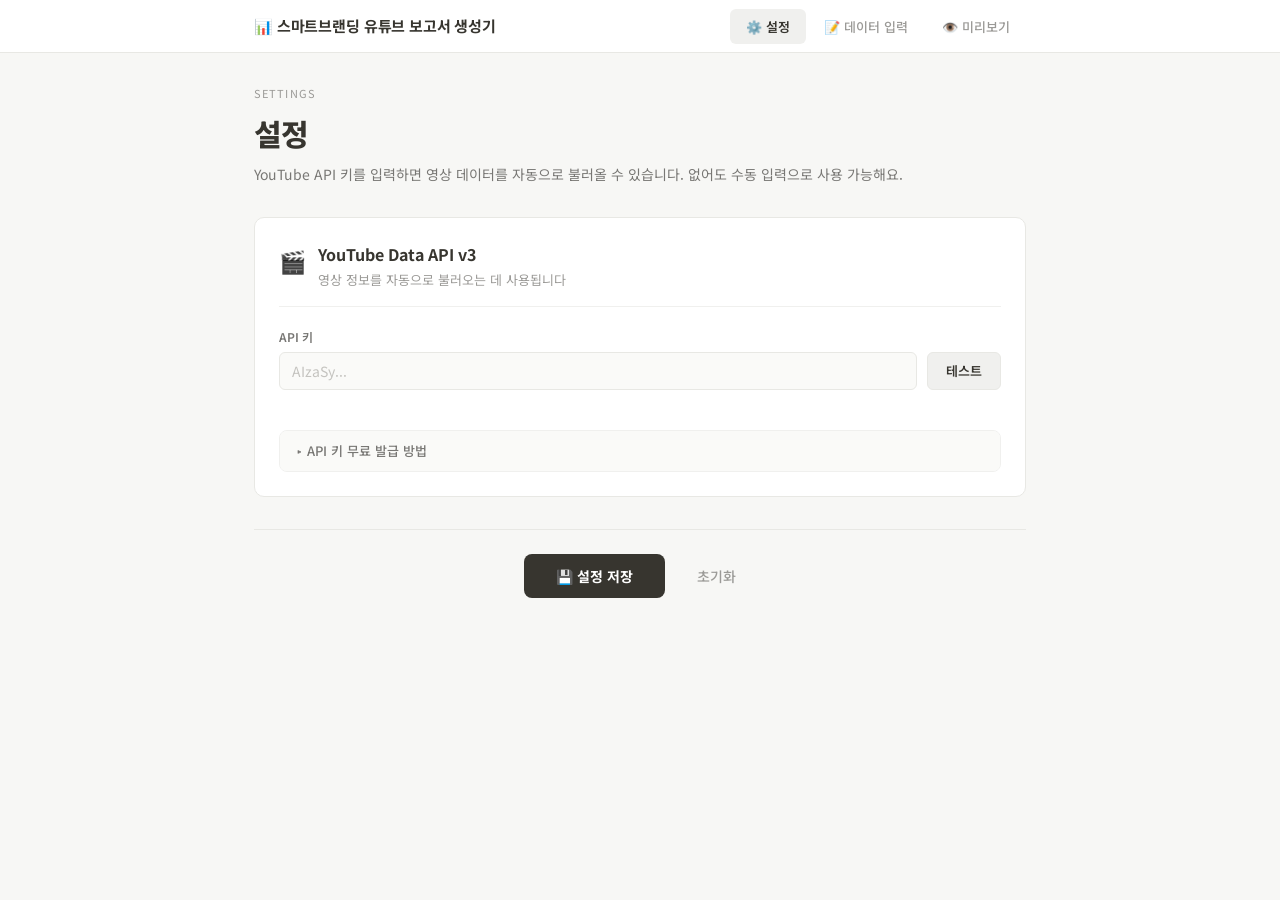
==== index.html @ c9080f62 "Update index.html" ====
<!DOCTYPE html>
<html lang="ko">
<head>
<meta charset="UTF-8">
<meta name="viewport" content="width=device-width, initial-scale=1.0">
<title>스마트브랜딩 유튜브 월간 보고서 생성기</title>
<link rel="stylesheet" href="style.css">
</head>
<body>

<!-- TOP NAV -->
<nav class="top-bar">
  <div class="top-bar-inner">
    <div class="logo">📊 스마트브랜딩 유튜브 보고서 생성기</div>
    <div class="tabs">
      <button class="tab-btn active" data-tab="settings">⚙️ 설정</button>
      <button class="tab-btn" data-tab="input">📝 데이터 입력</button>
      <button class="tab-btn" data-tab="preview">👁️ 미리보기</button>
    </div>
  </div>
</nav>

<!-- ═══════ SETTINGS TAB ═══════ -->
<div id="tab-settings" class="tab-content active">
  <div class="container">
    <div class="page-header">
      <div class="page-label">Settings</div>
      <h1>설정</h1>
      <p class="page-desc">YouTube API 키를 입력하면 영상 데이터를 자동으로 불러올 수 있습니다. 없어도 수동 입력으로 사용 가능해요.</p>
    </div>

    <!-- YouTube API -->
    <div class="section">
      <div class="section-header">
        <span class="section-icon">🎬</span>
        <div>
          <div class="section-title">YouTube Data API v3</div>
          <div class="section-desc">영상 정보를 자동으로 불러오는 데 사용됩니다</div>
        </div>
      </div>
      <div class="api-row">
        <div class="form-group wide">
          <label>API 키</label>
          <input id="yt-api-key" type="password" placeholder="AIzaSy...">
        </div>
        <button class="btn-test" id="yt-test-btn" onclick="testYouTubeAPI()">테스트</button>
      </div>
      <div id="yt-status" class="api-status"></div>
      <details class="guide-accordion">
        <summary>API 키 무료 발급 방법</summary>
        <div class="guide-content">
          <p>구글 계정(Gmail)만 있으면 무료로 발급 가능합니다.</p>
          <p><strong>STEP 1. 프로젝트 만들기</strong></p>
          <ol>
            <li><a href="https://console.cloud.google.com/" target="_blank">Google Cloud Console</a> 접속 → 구글 계정 로그인</li>
            <li>처음이면 약관 동의 팝업 → 동의하고 진행</li>
            <li>화면 상단 <strong>"프로젝트 선택"</strong> 클릭 → <strong>"새 프로젝트"</strong> 클릭</li>
            <li>프로젝트 이름 아무거나 입력 (예: "유튜브보고서") → <strong>"만들기"</strong> 클릭</li>
          </ol>
          <p><strong>STEP 2. YouTube API 켜기</strong></p>
          <ol>
            <li><a href="https://console.cloud.google.com/apis/library/youtube.googleapis.com" target="_blank">YouTube Data API v3 페이지</a>로 바로 이동</li>
            <li>파란색 <strong>"사용"</strong> 버튼 클릭 → 끝!</li>
          </ol>
          <p><strong>STEP 3. API 키 만들기</strong></p>
          <ol>
            <li><a href="https://console.cloud.google.com/apis/credentials" target="_blank">사용자 인증 정보 페이지</a>로 바로 이동</li>
            <li>상단 <strong>"+ 사용자 인증 정보 만들기"</strong> 클릭 → <strong>"API 키"</strong> 선택</li>
            <li>API 키가 바로 생성됩니다 → 키를 복사해서 위 입력란에 붙여넣기</li>
          </ol>
          <p class="guide-note">💡 완전 무료입니다. 하루 10,000유닛 제공되며, 월간 보고서용으로 충분합니다.<br>⚠️ API 키는 비밀번호처럼 관리하세요. 타인에게 노출되지 않도록 주의!</p>
        </div>
      </details>
    </div>

    <!-- 저장 버튼 -->
    <div class="action-bar">
      <button class="btn-primary" onclick="saveSettings()">💾 설정 저장</button>
      <button class="btn-ghost" onclick="clearSettings()">초기화</button>
    </div>

  </div>
</div>

<!-- ═══════ INPUT TAB ═══════ -->
<div id="tab-input" class="tab-content">
  <div class="container">
    <div class="page-header">
      <div class="page-label">Data Input</div>
      <h1>데이터 입력</h1>
      <p class="page-desc">보고서에 들어갈 데이터를 입력하세요.</p>
    </div>

    <!-- 기본 정보 -->
    <div class="section">
      <div class="section-header">
        <span class="section-icon">📌</span>
        <div>
          <div class="section-title">기본 정보</div>
          <div class="section-desc">클라이언트 및 보고 기간</div>
        </div>
      </div>
      <div class="form-row">
        <div class="form-group">
          <label>클라이언트명 (채널명)</label>
          <input id="input-client" placeholder="예: 채널명 스튜디오">
        </div>
        <div class="form-group narrow">
          <label>연도</label>
          <select id="input-year"></select>
        </div>
        <div class="form-group narrow">
          <label>월</label>
          <select id="input-month">
            <option value="01">1월</option><option value="02">2월</option>
            <option value="03">3월</option><option value="04">4월</option>
            <option value="05">5월</option><option value="06">6월</option>
            <option value="07">7월</option><option value="08">8월</option>
            <option value="09">9월</option><option value="10">10월</option>
            <option value="11">11월</option><option value="12">12월</option>
          </select>
        </div>
        <div class="form-group">
          <label>제작업체명</label>
          <input id="input-producer" placeholder="예: 크리에이티브 랩">
        </div>
      </div>
    </div>

    <!-- 콘텐츠 불러오기 -->
    <div class="section">
      <div class="section-header">
        <span class="section-icon">🎬</span>
        <div>
          <div class="section-title">콘텐츠 불러오기</div>
          <div class="section-desc">채널 URL과 기간을 입력하면 영상을 자동으로 불러옵니다</div>
        </div>
      </div>

      <!-- API 모드 -->
      <div id="fetch-mode-api">
        <div class="form-row">
          <div class="form-group wide">
            <label>채널 아이디 (@핸들)</label>
            <div style="display: flex; align-items: stretch;">
              <span style="background-color: #f3f4f6; border: 1px solid #ccc; border-right: none; padding: 0 12px; border-radius: 4px 0 0 4px; color: #666; display: flex; align-items: center; font-size: 14px;">
                https://youtube.com/@
              </span>
              <input id="input-channel-handle" placeholder="예: 스튜디오이름" style="border-radius: 0 4px 4px 0; flex: 1; margin: 0;" oninput="document.getElementById('input-channel-url').value = 'https://youtube.com/@' + this.value">
            </div>
            
            <input type="hidden" id="input-channel-url" value="https://youtube.com/@">
          </div>
        </div>
        <div class="form-row">
          <div class="form-group">
            <label>시작일</label>
            <input id="input-date-start" type="date">
          </div>
          <div class="form-group">
            <label>종료일</label>
            <input id="input-date-end" type="date">
          </div>
          <div style="display:flex;align-items:flex-end;">
            <button class="btn-primary" id="fetch-videos-btn" onclick="handleFetchVideos()">📥 영상 불러오기</button>
          </div>
        </div>
        <div id="fetch-status" class="api-status" style="margin-top:4px;"></div>
      </div>

      <!-- API 없을 때 안내 -->
      <div id="fetch-mode-manual" class="notice-box" style="display:none;">
        💡 YouTube API 키가 설정되지 않아 수동 입력 모드입니다.
        <a href="#" onclick="switchTab('settings');return false;">설정에서 API 키를 입력</a>하면 자동 불러오기를 사용할 수 있습니다.
      </div>

      <!-- 불러온 영상 결과 -->
      <div id="videos-result" style="display:none; margin-top:20px;">
        <div class="videos-summary">
          <span id="videos-summary-text"></span>
        </div>

        <!-- 롱폼 목록 -->
        <div class="video-type-header">
          <h3>🎬 롱폼 <span id="longform-count" class="count-badge">0</span></h3>
          <button class="btn-add" onclick="addManualVideo('long')">+ 수동 추가</button>
        </div>
        <div id="longform-list" class="video-list"></div>

        <!-- 롱폼 성과 요약 -->
        <div id="longform-summary" class="type-summary">
          <div class="summary-grid">
            <div class="summary-item"><span class="summary-label">총 조회수</span><span id="lf-total-views" class="summary-value">0</span></div>
            <div class="summary-item"><span class="summary-label">총 좋아요</span><span id="lf-total-likes" class="summary-value">0</span></div>
            <div class="summary-item"><span class="summary-label">총 댓글</span><span id="lf-total-comments" class="summary-value">0</span></div>
            <div class="summary-item"><span class="summary-label">평균 조회수</span><span id="lf-avg-views" class="summary-value">0</span></div>
            <div class="summary-item"><span class="summary-label">평균 길이</span><span id="lf-avg-duration" class="summary-value">0:00</span></div>
            <div class="summary-item"><span class="summary-label">총 시청시간</span><span id="lf-total-watch" class="summary-value">0시간</span></div>
          </div>
        </div>

        <div class="section-divider"></div>

        <!-- 숏폼 목록 -->
        <div class="video-type-header">
          <h3>⚡ 숏폼 <span id="shortform-count" class="count-badge">0</span></h3>
          <button class="btn-add" onclick="addManualVideo('short')">+ 수동 추가</button>
        </div>
        <div id="shortform-list" class="video-list"></div>

        <!-- 숏폼 성과 요약 -->
        <div id="shortform-summary" class="type-summary">
          <div class="summary-grid">
            <div class="summary-item"><span class="summary-label">총 조회수</span><span id="sf-total-views" class="summary-value">0</span></div>
            <div class="summary-item"><span class="summary-label">총 좋아요</span><span id="sf-total-likes" class="summary-value">0</span></div>
            <div class="summary-item"><span class="summary-label">총 댓글</span><span id="sf-total-comments" class="summary-value">0</span></div>
            <div class="summary-item"><span class="summary-label">평균 조회수</span><span id="sf-avg-views" class="summary-value">0</span></div>
            <div class="summary-item"><span class="summary-label">평균 길이</span><span id="sf-avg-duration" class="summary-value">0:00</span></div>
            <div class="summary-item"><span class="summary-label">총 시청시간</span><span id="sf-total-watch" class="summary-value">0시간</span></div>
          </div>
        </div>
      </div>
    </div>

    <!-- 채널 성과 지표 -->
    <div class="section">
      <div class="section-header">
        <span class="section-icon">📊</span>
        <div>
          <div class="section-title">채널 성과 지표</div>
          <div class="section-desc">이번 달과 지난 달 비교 (첫 보고 시 지난 달은 비워두세요)</div>
        </div>
      </div>
      <div id="prev-month-notice" class="notice-box" style="display:none;margin-bottom:16px;"></div>
      <table class="stats-table">
        <thead>
          <tr><th>지표</th><th>이번 달</th><th>지난 달</th><th>변화</th></tr>
        </thead>
        <tbody>
          <tr>
            <td>총 조회수</td>
            <td><input id="stat-views" type="number" placeholder="0" oninput="updateGrowthDisplay()"></td>
            <td><input id="stat-views-prev" type="number" placeholder="비워두면 '첫 보고'" oninput="updateGrowthDisplay()"></td>
            <td id="growth-views" class="growth-cell">-</td>
          </tr>
          <tr>
            <td>구독자</td>
            <td><input id="stat-subs" type="number" placeholder="0" oninput="updateGrowthDisplay()"></td>
            <td><input id="stat-subs-prev" type="number" placeholder="비워두면 '첫 보고'" oninput="updateGrowthDisplay()"></td>
            <td id="growth-subs" class="growth-cell">-</td>
          </tr>
          <tr>
            <td>시청 시간(시간)</td>
            <td><input id="stat-watch" type="number" placeholder="0" oninput="updateGrowthDisplay()"></td>
            <td><input id="stat-watch-prev" type="number" placeholder="비워두면 '첫 보고'" oninput="updateGrowthDisplay()"></td>
            <td id="growth-watch" class="growth-cell">-</td>
          </tr>
        </tbody>
      </table>
    </div>

    <!-- 콘텐츠 성과 분석 (자동 TOP 추출) -->
    <div class="section">
      <div class="section-header">
        <span class="section-icon">💡</span>
        <div>
          <div class="section-title">콘텐츠 성과 분석</div>
          <div class="section-desc">롱폼/숏폼 조회수 1위가 자동 선정됩니다</div>
        </div>
      </div>
      <div id="top-videos-display" style="margin-bottom:16px;">
        <p style="color:#9b9a97;font-size:13px;">영상을 불러오면 자동으로 표시됩니다</p>
      </div>
      <div class="form-row">
        <div class="form-group wide">
          <label>종합 코멘트 (한줄)</label>
          <textarea id="input-best-reason" rows="2" placeholder="예: 이번 달은 숏폼 성과가 두드러졌으며, 특히 OO 주제가 높은 참여율을 보였습니다."></textarea>
        </div>
      </div>
    </div>

    <!-- 다음 달 전략 (자동 제안 + 수정) -->
    <div class="section">
      <div class="section-header">
        <span class="section-icon">🚀</span>
        <div>
          <div class="section-title">다음 달 콘텐츠 전략</div>
          <div class="section-desc">이번 달 성과 기반으로 자동 제안됩니다. 자유롭게 수정하세요.</div>
        </div>
      </div>
      <button class="btn-secondary" onclick="generateAutoStrategy()" style="margin-bottom:16px;">✨ 성과 기반 자동 제안</button>
      <div id="strategy-list"></div>
      <button class="btn-add" onclick="addStrategy()" style="margin-bottom:16px;">+ 전략 추가</button>
      <div class="form-row">
        <div class="form-group wide">
          <label>종합 의견</label>
          <textarea id="input-next-note" placeholder="예: 이번 달 리뷰 콘텐츠의 높은 성과를 바탕으로..."></textarea>
        </div>
      </div>
    </div>

    <!-- 액션 버튼 -->
    <div class="action-bar">
      <button class="btn-primary" onclick="saveAndGenerate()">📋 보고서 생성</button>
      <button class="btn-secondary" onclick="saveCurrentMonth()">💾 이번 달 저장만</button>
    </div>

  </div>
</div>

<!-- ═══════ PREVIEW TAB ═══════ -->
<div id="tab-preview" class="tab-content">
  <div class="container">
    <div class="page-header">
      <div class="page-label">Preview & Publish</div>
      <h1>미리보기</h1>
      <p class="page-desc">보고서를 확인하고 노션에 발행하세요.</p>
    </div>

    <!-- 액션 버튼 -->
    <div class="preview-actions">
      <button class="btn-primary" onclick="downloadReportHTML()">💾 보고서 HTML 다운로드</button>
      <button class="btn-secondary" onclick="copyMarkdownToClipboard()">📋 노션 붙여넣기용 복사</button>
      <button class="btn-ghost" onclick="toggleMarkdownView()">{ } 마크다운 보기</button>
    </div>

    <div id="copy-guide" class="notice-box" style="margin-bottom:16px;">
      💡 <strong>HTML 다운로드:</strong> 보고서가 독립 웹페이지로 저장됩니다. 브라우저에서 바로 열거나, 무료 호스팅에 올려 노션에 /embed로 삽입하세요.
    </div>

    <!-- 미리보기 렌더링 -->
    <div id="preview-rendered" class="preview-box"></div>

    <!-- 마크다운 원본 (토글) -->
    <div id="markdown-raw" class="output-box" style="display:none;margin-top:16px;"></div>
  </div>
</div>

<!-- TOAST -->
<div id="toast" class="toast"></div>

<script src="app.js"></script>
<script src="youtube-api.js"></script>
<script src="markdown.js"></script>
</body>
</html>
---- style.css ----
@import url('https://fonts.googleapis.com/css2?family=Noto+Sans+KR:wght@300;400;500;600;700;800&display=swap');

/* ══════════════════════════════════
   RESET & BASE
   ══════════════════════════════════ */
* { margin: 0; padding: 0; box-sizing: border-box; }

body {
  font-family: 'Noto Sans KR', -apple-system, BlinkMacSystemFont, sans-serif;
  background: #f7f7f5;
  color: #1a1a1a;
  line-height: 1.6;
  -webkit-font-smoothing: antialiased;
}

/* ══════════════════════════════════
   TOP NAVIGATION
   ══════════════════════════════════ */
.top-bar {
  position: sticky; top: 0; z-index: 100;
  background: rgba(255,255,255,0.92);
  backdrop-filter: blur(12px);
  border-bottom: 1px solid #e8e8e4;
}
.top-bar-inner {
  max-width: 820px;
  margin: 0 auto;
  padding: 0 24px;
  display: flex;
  align-items: center;
  justify-content: space-between;
  height: 52px;
}
.logo {
  font-size: 15px;
  font-weight: 700;
  color: #37352f;
  letter-spacing: -0.01em;
}
.tabs { display: flex; gap: 2px; }
.tab-btn {
  padding: 8px 16px;
  font-size: 13px;
  font-weight: 500;
  border: none;
  background: none;
  color: #9b9a97;
  cursor: pointer;
  border-radius: 6px;
  transition: all 0.15s;
  font-family: inherit;
}
.tab-btn:hover { background: #f0f0ee; color: #37352f; }
.tab-btn.active { background: #f0f0ee; color: #37352f; font-weight: 600; }

/* ══════════════════════════════════
   LAYOUT
   ══════════════════════════════════ */
.container {
  max-width: 820px;
  margin: 0 auto;
  padding: 32px 24px 100px;
}

.tab-content { display: none; }
.tab-content.active { display: block; }

/* ══════════════════════════════════
   PAGE HEADER
   ══════════════════════════════════ */
.page-header { margin-bottom: 32px; }
.page-label {
  font-size: 11px;
  text-transform: uppercase;
  letter-spacing: 0.1em;
  color: #9b9a97;
  margin-bottom: 6px;
}
.page-header h1 {
  font-size: 30px;
  font-weight: 800;
  letter-spacing: -0.025em;
  color: #37352f;
  margin-bottom: 6px;
}
.page-desc {
  font-size: 14px;
  color: #787774;
}

/* ══════════════════════════════════
   SECTIONS
   ══════════════════════════════════ */
.section {
  margin-bottom: 24px;
  background: #fff;
  border: 1px solid #e8e8e4;
  border-radius: 10px;
  padding: 24px;
}
.section-header {
  display: flex;
  align-items: flex-start;
  gap: 12px;
  margin-bottom: 20px;
  padding-bottom: 16px;
  border-bottom: 1px solid #f0f0ee;
}
.section-icon { font-size: 22px; margin-top: 1px; }
.section-title {
  font-size: 16px;
  font-weight: 700;
  color: #37352f;
}
.section-desc {
  font-size: 13px;
  color: #9b9a97;
  margin-top: 2px;
}

/* ══════════════════════════════════
   FORMS
   ══════════════════════════════════ */
.form-row {
  display: flex;
  gap: 12px;
  margin-bottom: 12px;
}
.form-group {
  display: flex;
  flex-direction: column;
  gap: 5px;
  flex: 1;
}
.form-group.wide { flex: 2; }
.form-group.narrow { flex: 0 0 140px; }

label {
  font-size: 12px;
  font-weight: 600;
  color: #787774;
  letter-spacing: 0.01em;
}

input, textarea, select {
  padding: 8px 12px;
  font-size: 14px;
  border: 1px solid #e8e8e4;
  border-radius: 6px;
  background: #fafaf8;
  color: #37352f;
  font-family: inherit;
  outline: none;
  transition: border-color 0.15s, box-shadow 0.15s;
}
input:focus, textarea:focus, select:focus {
  border-color: #37352f;
  box-shadow: 0 0 0 3px rgba(55,53,47,0.06);
}
input::placeholder, textarea::placeholder { color: #c4c3bf; }
textarea { resize: vertical; min-height: 72px; }

/* ── API ROW ── */
.api-row {
  display: flex;
  gap: 10px;
  align-items: flex-end;
  margin-bottom: 4px;
}
.api-status {
  font-size: 13px;
  min-height: 20px;
  padding: 2px 0;
}
.api-status.success { color: #0f7b0f; }
.api-status.error { color: #e03e3e; }
.api-status.loading { color: #9b9a97; }

/* ══════════════════════════════════
   BUTTONS
   ══════════════════════════════════ */
.btn-test {
  padding: 8px 18px;
  font-size: 13px;
  font-weight: 600;
  background: #f0f0ee;
  border: 1px solid #e8e8e4;
  border-radius: 6px;
  color: #37352f;
  cursor: pointer;
  font-family: inherit;
  white-space: nowrap;
  transition: all 0.15s;
  flex-shrink: 0;
  height: 38px;
}
.btn-test:hover { background: #e8e8e4; }

.btn-primary {
  padding: 12px 32px;
  font-size: 14px;
  font-weight: 700;
  background: #37352f;
  color: #fff;
  border: none;
  border-radius: 8px;
  cursor: pointer;
  font-family: inherit;
  transition: all 0.2s;
}
.btn-primary:hover {
  background: #525048;
  transform: translateY(-1px);
  box-shadow: 0 4px 12px rgba(55,53,47,0.15);
}

.btn-secondary {
  padding: 12px 28px;
  font-size: 14px;
  font-weight: 600;
  background: #fff;
  color: #37352f;
  border: 1px solid #e8e8e4;
  border-radius: 8px;
  cursor: pointer;
  font-family: inherit;
  transition: all 0.15s;
}
.btn-secondary:hover { border-color: #37352f; }

.btn-ghost {
  padding: 12px 20px;
  font-size: 14px;
  font-weight: 500;
  background: none;
  color: #9b9a97;
  border: none;
  cursor: pointer;
  font-family: inherit;
  transition: color 0.15s;
}
.btn-ghost:hover { color: #e03e3e; }

.action-bar {
  display: flex;
  gap: 12px;
  justify-content: center;
  margin-top: 32px;
  padding-top: 24px;
  border-top: 1px solid #e8e8e4;
}

/* ══════════════════════════════════
   GUIDE ACCORDION
   ══════════════════════════════════ */
.guide-accordion {
  margin-top: 16px;
  border: 1px solid #f0f0ee;
  border-radius: 8px;
  overflow: hidden;
}
.guide-accordion summary {
  padding: 10px 16px;
  font-size: 13px;
  font-weight: 500;
  color: #787774;
  cursor: pointer;
  background: #fafaf8;
  transition: background 0.15s;
  list-style: none;
}
.guide-accordion summary::-webkit-details-marker { display: none; }
.guide-accordion summary::before {
  content: '▸ ';
  transition: transform 0.15s;
}
.guide-accordion[open] summary::before { content: '▾ '; }
.guide-accordion summary:hover { background: #f0f0ee; }

.guide-content {
  padding: 16px;
  font-size: 13px;
  color: #525048;
  line-height: 1.8;
}
.guide-content ol {
  padding-left: 20px;
  margin: 8px 0;
}
.guide-content li { margin-bottom: 6px; }
.guide-content a {
  color: #37352f;
  font-weight: 600;
  text-decoration: underline;
  text-underline-offset: 2px;
}
.guide-content a:hover { color: #0f7b0f; }
.guide-note {
  margin-top: 12px;
  padding: 10px 14px;
  background: #f0f0ee;
  border-radius: 6px;
  font-size: 13px;
  color: #787774;
}

/* ══════════════════════════════════
   TOAST
   ══════════════════════════════════ */
.toast {
  position: fixed;
  bottom: 32px;
  left: 50%;
  transform: translateX(-50%) translateY(20px);
  padding: 12px 28px;
  background: #37352f;
  color: #fff;
  border-radius: 10px;
  font-size: 14px;
  font-weight: 500;
  opacity: 0;
  transition: all 0.3s;
  pointer-events: none;
  box-shadow: 0 8px 24px rgba(0,0,0,0.18);
  font-family: inherit;
}
.toast.show {
  opacity: 1;
  transform: translateX(-50%) translateY(0);
}

/* ══════════════════════════════════
   RESPONSIVE
   ══════════════════════════════════ */
@media (max-width: 640px) {
  .top-bar-inner { flex-direction: column; height: auto; padding: 10px 16px; gap: 8px; }
  .tabs { width: 100%; justify-content: center; }
  .container { padding: 24px 16px 80px; }
  .form-row, .api-row { flex-direction: column; }
  .form-group.narrow { flex: 1; }
  .video-card-body { flex-direction: column; }
  .video-thumb { width: 100%; height: auto; aspect-ratio: 16/9; }
  .summary-grid { grid-template-columns: repeat(2, 1fr); }
}

/* ══════════════════════════════════
   NOTICE BOX
   ══════════════════════════════════ */
.notice-box {
  padding: 14px 18px;
  background: #faf3dd;
  border: 1px solid #ede3c0;
  border-radius: 8px;
  font-size: 13px;
  color: #6b5c1e;
  line-height: 1.6;
}
.notice-box a { color: #37352f; font-weight: 600; }

/* ══════════════════════════════════
   VIDEOS RESULT AREA
   ══════════════════════════════════ */
.videos-summary {
  padding: 12px 16px;
  background: #f0f0ee;
  border-radius: 8px;
  font-size: 14px;
  font-weight: 500;
  color: #37352f;
  margin-bottom: 20px;
}

.video-type-header {
  display: flex;
  justify-content: space-between;
  align-items: center;
  margin-bottom: 12px;
}
.video-type-header h3 {
  font-size: 15px;
  font-weight: 700;
  color: #37352f;
  display: flex;
  align-items: center;
  gap: 8px;
}
.count-badge {
  display: inline-flex;
  align-items: center;
  justify-content: center;
  min-width: 22px;
  height: 22px;
  padding: 0 6px;
  border-radius: 11px;
  background: #37352f;
  color: #fff;
  font-size: 11px;
  font-weight: 700;
}

.btn-add {
  padding: 6px 14px;
  font-size: 12px;
  font-weight: 600;
  border: 1px dashed #d4d4d0;
  border-radius: 6px;
  background: #fff;
  color: #787774;
  cursor: pointer;
  font-family: inherit;
  transition: all 0.15s;
}
.btn-add:hover { border-color: #37352f; color: #37352f; }

/* ── VIDEO CARD ── */
.video-list { display: flex; flex-direction: column; gap: 8px; margin-bottom: 16px; }

.video-card {
  display: flex;
  flex-direction: column;
  border: 1px solid #e8e8e4;
  border-radius: 8px;
  background: #fff;
  overflow: hidden;
  transition: border-color 0.15s;
}
.video-card:hover { border-color: #c8c8c4; }

.video-card-body {
  display: flex;
  gap: 14px;
  padding: 12px;
}

.video-thumb {
  width: 160px;
  height: 90px;
  border-radius: 6px;
  background: #f0f0ee;
  object-fit: cover;
  flex-shrink: 0;
}
.video-thumb-placeholder {
  width: 160px;
  height: 90px;
  border-radius: 6px;
  background: #f0f0ee;
  display: flex;
  align-items: center;
  justify-content: center;
  color: #c4c3bf;
  font-size: 28px;
  flex-shrink: 0;
}

.video-info { flex: 1; min-width: 0; }
.video-title {
  font-size: 14px;
  font-weight: 600;
  color: #37352f;
  margin-bottom: 6px;
  line-height: 1.4;
  overflow: hidden;
  text-overflow: ellipsis;
  display: -webkit-box;
  -webkit-line-clamp: 2;
  -webkit-box-orient: vertical;
}
.video-meta {
  display: flex;
  flex-wrap: wrap;
  gap: 12px;
  font-size: 12px;
  color: #9b9a97;
}
.video-meta span { display: flex; align-items: center; gap: 3px; }

.video-actions {
  display: flex;
  align-items: flex-start;
  gap: 6px;
  flex-shrink: 0;
}

.btn-type-toggle {
  padding: 4px 10px;
  font-size: 11px;
  font-weight: 600;
  border-radius: 4px;
  border: 1px solid #e8e8e4;
  background: #fafaf8;
  cursor: pointer;
  font-family: inherit;
  transition: all 0.15s;
}
.btn-type-toggle.long { color: #2563eb; border-color: #bfdbfe; background: #eff6ff; }
.btn-type-toggle.short { color: #d97706; border-color: #fde68a; background: #fffbeb; }
.btn-type-toggle:hover { opacity: 0.8; }

.btn-remove-card {
  width: 28px;
  height: 28px;
  border-radius: 6px;
  border: 1px solid #e8e8e4;
  background: #fff;
  color: #c4c3bf;
  font-size: 14px;
  cursor: pointer;
  display: flex;
  align-items: center;
  justify-content: center;
  transition: all 0.15s;
}
.btn-remove-card:hover { border-color: #e03e3e; color: #e03e3e; background: #fef2f2; }

/* ── MANUAL INPUT CARD ── */
.video-card-manual {
  padding: 14px;
  border: 1px dashed #d4d4d0;
  border-radius: 8px;
  background: #fafaf8;
}
.video-card-manual .form-row { margin-bottom: 8px; }
.video-card-manual .form-row:last-child { margin-bottom: 0; }

/* ── TYPE SUMMARY ── */
.type-summary {
  padding: 16px;
  background: #fafaf8;
  border: 1px solid #e8e8e4;
  border-radius: 8px;
  margin-bottom: 8px;
}
.summary-grid {
  display: grid;
  grid-template-columns: repeat(3, 1fr);
  gap: 12px;
}
.summary-item {
  display: flex;
  flex-direction: column;
  gap: 2px;
}
.summary-label {
  font-size: 11px;
  font-weight: 500;
  color: #9b9a97;
  letter-spacing: 0.02em;
}
.summary-value {
  font-size: 18px;
  font-weight: 700;
  color: #37352f;
  letter-spacing: -0.02em;
}

.section-divider {
  height: 1px;
  background: #e8e8e4;
  margin: 24px 0;
}

/* ── STATUS BADGE ── */
.status-badge {
  display: inline-block;
  padding: 2px 8px;
  border-radius: 4px;
  font-size: 11px;
  font-weight: 600;
}
.status-badge.done { background: #f0fdf4; color: #16a34a; }
.status-badge.wip { background: #fefce8; color: #ca8a04; }

/* ══════════════════════════════════
   STATS TABLE (Step 3)
   ══════════════════════════════════ */
.stats-table { width: 100%; border-collapse: collapse; font-size: 14px; }
.stats-table th {
  text-align: left; padding: 8px 12px;
  font-size: 12px; font-weight: 600; color: #9b9a97;
  border-bottom: 2px solid #e8e8e4;
}
.stats-table td { padding: 8px 12px; border-bottom: 1px solid #f0f0ee; }
.stats-table td:first-child { font-weight: 600; color: #37352f; width: 120px; }
.stats-table input { width: 100%; }
.growth-cell { font-weight: 700; font-size: 13px; white-space: nowrap; }
.growth-cell.up { color: #0f7b0f; }
.growth-cell.down { color: #e03e3e; }

/* ── STRATEGY ROW ── */
.strategy-row { display: flex; gap: 8px; align-items: center; margin-bottom: 8px; }
.strategy-row .strategy-num {
  width: 24px; height: 24px; border-radius: 50%;
  background: #37352f; color: #fff;
  font-size: 11px; font-weight: 700;
  display: flex; align-items: center; justify-content: center; flex-shrink: 0;
}
.strategy-row input { flex: 1; }

/* ══════════════════════════════════
   PREVIEW & PUBLISH (Step 4)
   ══════════════════════════════════ */
.preview-actions {
  display: flex; gap: 10px; margin-bottom: 20px; flex-wrap: wrap;
}
.preview-box {
  background: #fff; border: 1px solid #e8e8e4; border-radius: 12px;
  padding: 40px 36px; line-height: 1.8;
}
.preview-box h1 { font-size: 26px; font-weight: 800; margin-bottom: 4px; letter-spacing: -0.02em; }
.preview-box h2 { font-size: 18px; font-weight: 700; margin: 32px 0 12px; padding-bottom: 8px; border-bottom: 1px solid #e8e8e4; }
.preview-box h3 { font-size: 15px; font-weight: 600; margin: 20px 0 8px; color: #525048; }
.preview-box p { margin-bottom: 8px; font-size: 14px; color: #37352f; }
.preview-box table { width: 100%; border-collapse: collapse; margin: 12px 0 16px; font-size: 13px; }
.preview-box th { text-align: left; padding: 6px 10px; border-bottom: 2px solid #e8e8e4; font-size: 12px; color: #9b9a97; font-weight: 500; }
.preview-box td { padding: 6px 10px; border-bottom: 1px solid #f0f0ee; color: #37352f; }
.preview-box blockquote { border-left: 3px solid #37352f; padding: 12px 16px; margin: 14px 0; background: #fafaf8; border-radius: 0 8px 8px 0; font-size: 14px; color: #525048; }
.preview-box hr { border: none; border-top: 1px solid #e8e8e4; margin: 28px 0; }
.preview-box .pv-stat-grid { display: flex; gap: 12px; flex-wrap: wrap; margin: 12px 0 16px; }
.preview-box .pv-stat-card { flex: 1 1 160px; padding: 14px 18px; border: 1px solid #e8e8e4; border-radius: 8px; }
.preview-box .pv-stat-label { font-size: 12px; color: #9b9a97; }
.preview-box .pv-stat-value { font-size: 22px; font-weight: 700; margin: 2px 0; }
.preview-box .pv-stat-growth { font-size: 12px; }
.preview-box .pv-stat-growth.up { color: #0f7b0f; }
.preview-box .pv-stat-growth.down { color: #e03e3e; }
.preview-box .pv-footer { font-size: 13px; color: #9b9a97; text-align: center; margin-top: 8px; }
.preview-box .pv-progress { height: 8px; background: #f0f0ee; border-radius: 4px; overflow: hidden; margin: 8px 0 16px; }
.preview-box .pv-progress-fill { height: 100%; border-radius: 4px; }
.preview-box .pv-video-item {
  display: flex; align-items: center; gap: 14px;
  padding: 12px; margin-bottom: 8px;
  border: 1px solid #e9e9e7; border-radius: 8px; background: #fff;
}
.preview-box .pv-video-item:last-child { margin-bottom: 0; }
.preview-box .pv-video-rank {
  width: 28px; height: 28px; border-radius: 50%; background: #f0f0ee;
  display: flex; align-items: center; justify-content: center;
  font-size: 13px; font-weight: 700; color: #6b6b6b; flex-shrink: 0;
}
.preview-box .pv-video-thumb {
  width: 120px; height: 68px; object-fit: cover; border-radius: 6px; flex-shrink: 0;
}
.preview-box .pv-video-info { flex: 1; min-width: 0; }
.preview-box .pv-video-title {
  font-weight: 600; font-size: 14px; margin-bottom: 4px;
  overflow: hidden; text-overflow: ellipsis; white-space: nowrap;
}
.preview-box .pv-video-title a { color: inherit; text-decoration: none; }
.preview-box .pv-video-title a:hover { text-decoration: underline; color: #2563eb; }
.preview-box .pv-video-meta { font-size: 12px; color: #9b9a97; display: flex; gap: 10px; flex-wrap: wrap; }
.preview-box .pv-video-thumb { width: 120px; height: 68px; border-radius: 6px; object-fit: cover; background: #f0f0ee; flex-shrink: 0; }
.preview-box .pv-video-info { flex: 1; }
.preview-box .pv-video-title { font-size: 14px; font-weight: 600; margin-bottom: 4px; }
.preview-box .pv-video-meta { font-size: 12px; color: #9b9a97; display: flex; gap: 10px; flex-wrap: wrap; }

.output-box {
  background: #fafaf8; border: 1px solid #e8e8e4; border-radius: 10px;
  padding: 20px; font-family: 'SF Mono', Menlo, Consolas, monospace;
  font-size: 12px; line-height: 1.7; white-space: pre-wrap; word-break: break-all;
  max-height: 500px; overflow-y: auto; color: #525048;
}
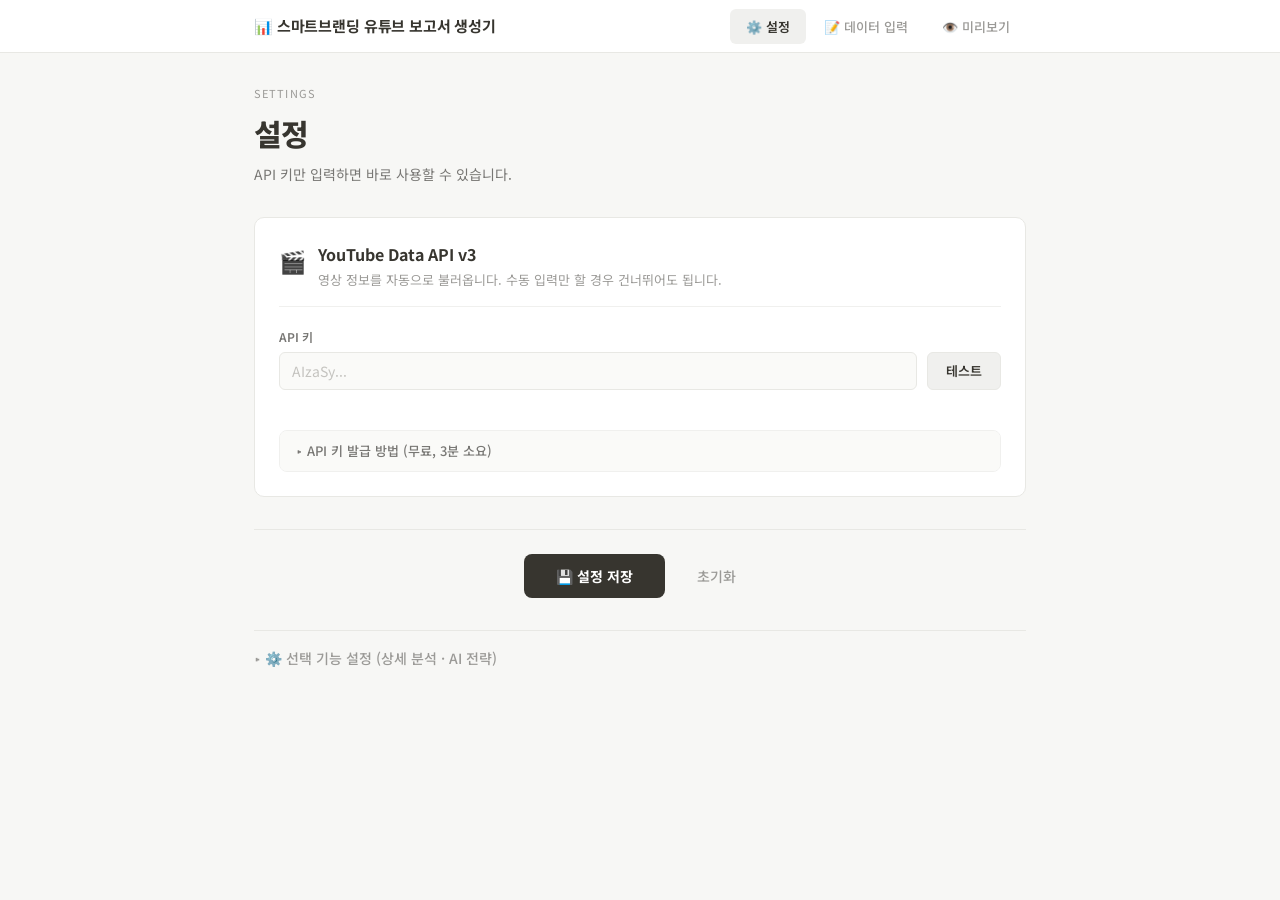
==== commit 8f29bb02: "Add files via upload" ====
--- a/index.html
+++ b/index.html
@@ -5,6 +5,7 @@
 <meta name="viewport" content="width=device-width, initial-scale=1.0">
 <title>스마트브랜딩 유튜브 월간 보고서 생성기</title>
 <link rel="stylesheet" href="style.css">
+<script src="https://accounts.google.com/gsi/client" async defer></script>
 </head>
 <body>
 
@@ -26,16 +27,16 @@
     <div class="page-header">
       <div class="page-label">Settings</div>
       <h1>설정</h1>
-      <p class="page-desc">YouTube API 키를 입력하면 영상 데이터를 자동으로 불러올 수 있습니다. 없어도 수동 입력으로 사용 가능해요.</p>
-    </div>
-
-    <!-- YouTube API -->
+      <p class="page-desc">API 키만 입력하면 바로 사용할 수 있습니다.</p>
+    </div>
+
+    <!-- YouTube API (필수) -->
     <div class="section">
       <div class="section-header">
         <span class="section-icon">🎬</span>
         <div>
           <div class="section-title">YouTube Data API v3</div>
-          <div class="section-desc">영상 정보를 자동으로 불러오는 데 사용됩니다</div>
+          <div class="section-desc">영상 정보를 자동으로 불러옵니다. 수동 입력만 할 경우 건너뛰어도 됩니다.</div>
         </div>
       </div>
       <div class="api-row">
@@ -47,28 +48,19 @@
       </div>
       <div id="yt-status" class="api-status"></div>
       <details class="guide-accordion">
-        <summary>API 키 무료 발급 방법</summary>
+        <summary>API 키 발급 방법 (무료, 3분 소요)</summary>
         <div class="guide-content">
-          <p>구글 계정(Gmail)만 있으면 무료로 발급 가능합니다.</p>
-          <p><strong>STEP 1. 프로젝트 만들기</strong></p>
-          <ol>
-            <li><a href="https://console.cloud.google.com/" target="_blank">Google Cloud Console</a> 접속 → 구글 계정 로그인</li>
-            <li>처음이면 약관 동의 팝업 → 동의하고 진행</li>
-            <li>화면 상단 <strong>"프로젝트 선택"</strong> 클릭 → <strong>"새 프로젝트"</strong> 클릭</li>
-            <li>프로젝트 이름 아무거나 입력 (예: "유튜브보고서") → <strong>"만들기"</strong> 클릭</li>
-          </ol>
-          <p><strong>STEP 2. YouTube API 켜기</strong></p>
-          <ol>
-            <li><a href="https://console.cloud.google.com/apis/library/youtube.googleapis.com" target="_blank">YouTube Data API v3 페이지</a>로 바로 이동</li>
-            <li>파란색 <strong>"사용"</strong> 버튼 클릭 → 끝!</li>
-          </ol>
-          <p><strong>STEP 3. API 키 만들기</strong></p>
-          <ol>
-            <li><a href="https://console.cloud.google.com/apis/credentials" target="_blank">사용자 인증 정보 페이지</a>로 바로 이동</li>
-            <li>상단 <strong>"+ 사용자 인증 정보 만들기"</strong> 클릭 → <strong>"API 키"</strong> 선택</li>
-            <li>API 키가 바로 생성됩니다 → 키를 복사해서 위 입력란에 붙여넣기</li>
-          </ol>
-          <p class="guide-note">💡 완전 무료입니다. 하루 10,000유닛 제공되며, 월간 보고서용으로 충분합니다.<br>⚠️ API 키는 비밀번호처럼 관리하세요. 타인에게 노출되지 않도록 주의!</p>
+          <p>구글 계정만 있으면 무료로 발급할 수 있습니다. 아래 링크를 순서대로 따라가세요.</p>
+
+          <p><strong>1단계)</strong> <a href="https://console.cloud.google.com/" target="_blank">Google Cloud Console</a> 접속 → 상단 <strong>프로젝트 선택</strong> → <strong>새 프로젝트</strong> → 이름 아무거나 입력 → <strong>만들기</strong></p>
+
+          <p><strong>2단계)</strong> <a href="https://console.cloud.google.com/apis/library/youtube.googleapis.com" target="_blank">YouTube Data API v3</a> 클릭 → <strong>사용</strong> 버튼 클릭</p>
+
+          <p><strong>3단계)</strong> <a href="https://console.cloud.google.com/apis/credentials" target="_blank">사용자 인증 정보</a> 클릭 → <strong>+ 사용자 인증 정보 만들기</strong> → <strong>API 키</strong> 선택 → 생성된 키 복사</p>
+
+          <p><strong>4단계)</strong> 복사한 키를 위 입력란에 붙여넣기 → <strong>테스트</strong> 버튼으로 확인</p>
+
+          <p class="guide-note">💡 하루 10,000번 요청 가능하므로 보고서 용도로는 충분합니다.<br>⚠️ API 키는 비밀번호처럼 다른 사람에게 공유하지 마세요.</p>
         </div>
       </details>
     </div>
@@ -78,6 +70,96 @@
       <button class="btn-primary" onclick="saveSettings()">💾 설정 저장</button>
       <button class="btn-ghost" onclick="clearSettings()">초기화</button>
     </div>
+
+    <!-- 선택 기능 영역 -->
+    <details class="optional-section">
+      <summary class="optional-section-toggle">⚙️ 선택 기능 설정 (상세 분석 · AI 전략)</summary>
+      <div class="optional-section-body">
+
+        <!-- YouTube Analytics (선택) -->
+        <div class="section">
+          <div class="section-header">
+            <span class="section-icon">📊</span>
+            <div>
+              <div class="section-title">상세 분석 <span class="badge-optional">선택</span></div>
+              <div class="section-desc">평균 시청시간, 유입 경로, 유지율 등을 자동으로 가져옵니다</div>
+            </div>
+          </div>
+          <div class="api-row">
+            <div class="form-group wide">
+              <label>OAuth Client ID</label>
+              <input id="oauth-client-id" type="text" placeholder="xxxx.apps.googleusercontent.com">
+            </div>
+          </div>
+          <div style="display:flex;gap:8px;margin-top:8px;">
+            <button class="btn-primary" onclick="requestOAuthToken()">🔗 Google 계정 연동</button>
+            <button class="btn-ghost" onclick="revokeOAuthToken()">연동 해제</button>
+          </div>
+          <div id="oauth-status" class="api-status" style="margin-top:8px;"></div>
+
+          <details class="guide-accordion" style="margin-top:12px;">
+            <summary>YouTube Analytics 연동 방법 (5~10분 소요)</summary>
+            <div class="guide-content">
+              <p>위에서 만든 같은 Google Cloud 프로젝트에서 추가 설정하면 됩니다.</p>
+
+              <p><strong>1단계) Analytics API 켜기</strong><br>
+              <a href="https://console.cloud.google.com/apis/library/youtubeanalytics.googleapis.com" target="_blank">YouTube Analytics API</a> 클릭 → <strong>사용</strong> 버튼 클릭</p>
+
+              <p><strong>2단계) 앱 정보 설정하기</strong><br>
+              <a href="https://console.cloud.google.com/auth/overview" target="_blank">Google Auth Platform</a> 클릭 → 앱 이름, 이메일 입력<br>
+              Audience → <strong>External</strong> 선택 → Testing 상태 유지<br>
+              <strong>Test users</strong>에 분석할 유튜브 채널의 구글 계정 이메일 추가</p>
+
+              <p><strong>3단계) OAuth Client ID 만들기</strong><br>
+              <a href="https://console.cloud.google.com/apis/credentials" target="_blank">사용자 인증 정보</a> 클릭 → <strong>+ 사용자 인증 정보 만들기</strong> → <strong>OAuth 클라이언트 ID</strong><br>
+              애플리케이션 유형: <strong>웹 애플리케이션</strong> 선택<br>
+              <strong>승인된 JavaScript 원본</strong>에 현재 접속 주소 입력 (예: <code>http://localhost</code>)<br>
+              생성된 클라이언트 ID를 복사 → 위 입력란에 붙여넣기</p>
+
+              <p><strong>4단계) 연동하기</strong><br>
+              위의 <strong>🔗 Google 계정 연동</strong> 버튼 클릭 → 유튜브 채널 소유 계정으로 로그인</p>
+
+              <p class="guide-note">⚠️ <strong>origin_mismatch</strong> 오류가 나오면? → 3단계의 "승인된 JavaScript 원본"에 현재 브라우저 주소창의 주소가 정확히 들어가 있는지 확인하세요.<br>
+              💡 Testing 상태에서는 7일마다 다시 연동해야 할 수 있습니다.</p>
+            </div>
+          </details>
+        </div>
+
+        <!-- Claude AI (선택) -->
+        <div class="section">
+          <div class="section-header">
+            <span class="section-icon">🤖</span>
+            <div>
+              <div class="section-title">AI 전략 자동 생성 <span class="badge-optional">선택</span></div>
+              <div class="section-desc">AI가 이번 달 데이터를 분석하고 전략을 제안합니다. 없어도 기본 자동 제안이 작동합니다</div>
+            </div>
+          </div>
+          <div class="api-row">
+            <div class="form-group wide">
+              <label>Anthropic API 키</label>
+              <input id="claude-api-key" type="password" placeholder="sk-ant-...">
+            </div>
+            <button class="btn-test" id="ai-test-btn" onclick="testAIAPI()">테스트</button>
+          </div>
+          <div id="ai-status" class="api-status"></div>
+          <details class="guide-accordion" style="margin-top:12px;">
+            <summary>Anthropic API 키 발급 방법 (2분 소요)</summary>
+            <div class="guide-content">
+              <p><strong>1단계)</strong> <a href="https://console.anthropic.com/" target="_blank">Anthropic Console</a> 가입 (구글 계정 가능)</p>
+              <p><strong>2단계)</strong> <a href="https://console.anthropic.com/settings/keys" target="_blank">API Keys</a> 페이지 → <strong>Create Key</strong> 클릭 → 키 복사</p>
+              <p><strong>3단계)</strong> 복사한 키를 위 입력란에 붙여넣기 → <strong>테스트</strong> 버튼으로 확인</p>
+              <p class="guide-note">💡 신규 가입 시 $5 무료 크레딧이 제공됩니다. 보고서 1건당 약 $0.01 수준입니다.<br>⚠️ 무료 크레딧 소진 후에는 결제 수단 등록이 필요합니다.</p>
+            </div>
+          </details>
+        </div>
+
+        <!-- 선택 기능 저장 -->
+        <div class="action-bar">
+          <button class="btn-primary" onclick="saveSettings()">💾 설정 저장</button>
+        </div>
+
+      </div>
+    </details>
 
   </div>
 </div>
@@ -125,6 +207,19 @@
           <input id="input-producer" placeholder="예: 크리에이티브 랩">
         </div>
       </div>
+      <div class="form-row">
+        <div class="form-group narrow">
+          <label>계약 롱폼 수</label>
+          <input id="input-contract-long" type="number" placeholder="예: 4" min="0">
+        </div>
+        <div class="form-group narrow">
+          <label>계약 숏폼 수</label>
+          <input id="input-contract-short" type="number" placeholder="예: 8" min="0">
+        </div>
+        <div class="form-group" style="display:flex;align-items:flex-end;">
+          <span class="section-desc" style="font-size:12px;color:#9b9a97;padding-bottom:10px;">비워두면 실제 영상 수와 동일하게 적용됩니다</span>
+        </div>
+      </div>
     </div>
 
     <!-- 콘텐츠 불러오기 -->
@@ -142,11 +237,9 @@
         <div class="form-row">
           <div class="form-group wide">
             <label>채널 아이디 (@핸들)</label>
-            <div style="display: flex; align-items: stretch;">
-              <span style="background-color: #f3f4f6; border: 1px solid #ccc; border-right: none; padding: 0 12px; border-radius: 4px 0 0 4px; color: #666; display: flex; align-items: center; font-size: 14px;">
-                https://youtube.com/@
-              </span>
-              <input id="input-channel-handle" placeholder="예: 스튜디오이름" style="border-radius: 0 4px 4px 0; flex: 1; margin: 0;" oninput="document.getElementById('input-channel-url').value = 'https://youtube.com/@' + this.value">
+            <div class="channel-handle-row">
+              <input class="channel-url-prefix-input" value="https://youtube.com/@" readonly tabindex="-1" aria-hidden="true">
+              <input id="input-channel-handle" class="channel-handle-input" placeholder="예: 스튜디오이름" oninput="document.getElementById('input-channel-url').value = 'https://youtube.com/@' + this.value">
             </div>
             
             <input type="hidden" id="input-channel-url" value="https://youtube.com/@">
@@ -176,9 +269,19 @@
 
       <!-- 불러온 영상 결과 -->
       <div id="videos-result" style="display:none; margin-top:20px;">
+        <div id="analytics-fetch-area" style="display:none; margin-bottom:16px;">
+          <button class="btn-secondary" onclick="fetchAllAnalytics()">📊 상세 분석 불러오기</button>
+          <span id="analytics-status" class="api-status" style="margin-left:8px;"></span>
+        </div>
         <div class="videos-summary">
           <span id="videos-summary-text"></span>
         </div>
+
+        <!-- 달력 뷰 -->
+        <div id="calendar-container" class="calendar-section" style="display:none;"></div>
+
+        <!-- (추가) 전체 진행 일정 ↔ 롱폼 사이 구분선 + 여백 -->
+        <div class="section-divider section-divider--after-calendar"></div>
 
         <!-- 롱폼 목록 -->
         <div class="video-type-header">
@@ -231,7 +334,6 @@
           <div class="section-desc">이번 달과 지난 달 비교 (첫 보고 시 지난 달은 비워두세요)</div>
         </div>
       </div>
-      <div id="prev-month-notice" class="notice-box" style="display:none;margin-bottom:16px;"></div>
       <table class="stats-table">
         <thead>
           <tr><th>지표</th><th>이번 달</th><th>지난 달</th><th>변화</th></tr>
@@ -257,6 +359,7 @@
           </tr>
         </tbody>
       </table>
+      <div id="traffic-sources-display" style="display:none; margin-top:16px;"></div>
     </div>
 
     <!-- 콘텐츠 성과 분석 (자동 TOP 추출) -->
@@ -273,8 +376,9 @@
       </div>
       <div class="form-row">
         <div class="form-group wide">
-          <label>종합 코멘트 (한줄)</label>
-          <textarea id="input-best-reason" rows="2" placeholder="예: 이번 달은 숏폼 성과가 두드러졌으며, 특히 OO 주제가 높은 참여율을 보였습니다."></textarea>
+          <label>종합 코멘트</label>
+          <textarea id="input-best-reason" rows="3" placeholder="직접 입력 예시: 이번 달은 숏폼 성과가 두드러졌으며, 특히 OO 주제가 높은 참여율을 보였습니다."></textarea>
+          <button class="btn-ai-subtle" id="btn-ai-comment" onclick="generateAIComment()">🤖 AI로 코멘트 + 종합의견 작성 (API 비용 발생)</button>
         </div>
       </div>
     </div>
@@ -285,16 +389,19 @@
         <span class="section-icon">🚀</span>
         <div>
           <div class="section-title">다음 달 콘텐츠 전략</div>
-          <div class="section-desc">이번 달 성과 기반으로 자동 제안됩니다. 자유롭게 수정하세요.</div>
-        </div>
-      </div>
-      <button class="btn-secondary" onclick="generateAutoStrategy()" style="margin-bottom:16px;">✨ 성과 기반 자동 제안</button>
+          <div class="section-desc">직접 입력하거나, 자동 제안 버튼을 활용하세요.</div>
+        </div>
+      </div>
+      <div style="display:flex;gap:8px;margin-bottom:16px;flex-wrap:wrap;">
+        <button class="btn-secondary" onclick="generateAutoStrategy()" style="padding:10px 18px;font-size:13px;">✨ 기본 자동 제안 (무료)</button>
+        <button class="btn-ai-subtle" id="btn-ai-strategy" onclick="generateAIStrategy()" style="padding:10px 18px;font-size:13px;">🤖 AI 전략 제안 (API 비용 발생)</button>
+      </div>
       <div id="strategy-list"></div>
       <button class="btn-add" onclick="addStrategy()" style="margin-bottom:16px;">+ 전략 추가</button>
       <div class="form-row">
         <div class="form-group wide">
           <label>종합 의견</label>
-          <textarea id="input-next-note" placeholder="예: 이번 달 리뷰 콘텐츠의 높은 성과를 바탕으로..."></textarea>
+          <textarea id="input-next-note" rows="4" placeholder="직접 입력 예시: 이번 달 리뷰 콘텐츠의 높은 성과를 바탕으로, 다음 달에는 유사 주제의 시리즈물 제작을 제안합니다."></textarea>
         </div>
       </div>
     </div>
@@ -302,7 +409,6 @@
     <!-- 액션 버튼 -->
     <div class="action-bar">
       <button class="btn-primary" onclick="saveAndGenerate()">📋 보고서 생성</button>
-      <button class="btn-secondary" onclick="saveCurrentMonth()">💾 이번 달 저장만</button>
     </div>
 
   </div>
@@ -314,7 +420,7 @@
     <div class="page-header">
       <div class="page-label">Preview & Publish</div>
       <h1>미리보기</h1>
-      <p class="page-desc">보고서를 확인하고 노션에 발행하세요.</p>
+      <p class="page-desc">보고서를 확인하고 다운로드하거나 노션에 복사하세요.</p>
     </div>
 
     <!-- 액션 버튼 -->
@@ -339,8 +445,14 @@
 <!-- TOAST -->
 <div id="toast" class="toast"></div>
 
+<!-- 순서 중요: 의존성 방향 app → videos → strategy → preview → youtube-api → analytics-api → markdown -->
 <script src="app.js"></script>
+<script src="videos.js"></script>
+<script src="strategy.js"></script>
+<script src="preview.js"></script>
 <script src="youtube-api.js"></script>
+<script src="analytics-api.js"></script>
 <script src="markdown.js"></script>
+<script src="ai-analysis.js"></script>
 </body>
 </html>
--- a/style.css
+++ b/style.css
@@ -131,6 +131,12 @@
   flex-direction: column;
   gap: 5px;
   flex: 1;
+  min-width: 0;
+}
+.form-group > input,
+.form-group > textarea,
+.form-group > select {
+  width: 100%;
 }
 .form-group.wide { flex: 2; }
 .form-group.narrow { flex: 0 0 140px; }
@@ -140,6 +146,50 @@
   font-weight: 600;
   color: #787774;
   letter-spacing: 0.01em;
+}
+
+.channel-handle-row {
+  display: flex;
+  align-items: stretch;
+}
+
+.channel-url-prefix-input {
+  width: 185px;
+  margin: 0;
+  padding: 8px 14px;
+  border: 1px solid #d1d5db;
+  border-right: none;
+  border-radius: 6px 0 0 6px;
+  background: #f9fafb;
+  color: #6b7280 !important;
+  font-size: 14px;
+  line-height: 1.2;
+  text-decoration: none !important;
+  box-shadow: none;
+  pointer-events: none;
+}
+
+.channel-url-prefix-input:focus {
+  border-color: #d1d5db;
+  box-shadow: none;
+}
+
+.channel-url-prefix-input::selection {
+  background: transparent;
+}
+
+.channel-handle-input {
+  flex: 1;
+  width: 100%;
+  margin: 0;
+  padding-left: 12px;
+  border: 1px solid #d1d5db;
+  border-radius: 0 6px 6px 0;
+  background: #fafaf8;
+}
+
+.channel-handle-input::placeholder {
+  color: #c4c3bf;
 }
 
 input, textarea, select {
@@ -240,6 +290,31 @@
   transition: color 0.15s;
 }
 .btn-ghost:hover { color: #e03e3e; }
+
+/* AI 버튼 — 보조 역할, 눈에 덜 띄게 */
+.btn-ai-subtle {
+  margin-top: 6px;
+  padding: 7px 14px;
+  font-size: 12px;
+  font-weight: 500;
+  background: #fff;
+  color: #9b9a97;
+  border: 1px dashed #d4d4d0;
+  border-radius: 6px;
+  cursor: pointer;
+  font-family: inherit;
+  transition: all 0.2s;
+  align-self: flex-start;
+}
+.btn-ai-subtle:hover {
+  color: #6366f1;
+  border-color: #6366f1;
+  background: #f5f3ff;
+}
+.btn-ai-subtle:disabled {
+  opacity: 0.6;
+  cursor: wait;
+}
 
 .action-bar {
   display: flex;
@@ -305,6 +380,98 @@
 }
 
 /* ══════════════════════════════════
+   OPTIONAL SECTION (선택 기능 접기)
+   ══════════════════════════════════ */
+.optional-section {
+  margin-top: 32px;
+  border-top: 1px solid #e8e8e4;
+}
+.optional-section-toggle {
+  display: block;
+  padding: 16px 0;
+  font-size: 14px;
+  font-weight: 500;
+  color: #9b9a97;
+  cursor: pointer;
+  list-style: none;
+  transition: color 0.15s;
+}
+.optional-section-toggle::-webkit-details-marker { display: none; }
+.optional-section-toggle::before { content: '▸ '; }
+.optional-section[open] > .optional-section-toggle::before { content: '▾ '; }
+.optional-section-toggle:hover { color: #37352f; }
+.optional-section-body { padding-bottom: 8px; }
+
+.badge-optional {
+  display: inline-block;
+  font-size: 11px;
+  font-weight: 600;
+  padding: 1px 6px;
+  border-radius: 4px;
+  background: #f0f0ee;
+  color: #9b9a97;
+  margin-left: 6px;
+  vertical-align: middle;
+}
+
+/* ══════════════════════════════════
+   USAGE LEVEL CARDS
+   ══════════════════════════════════ */
+.usage-levels {
+  display: flex;
+  gap: 12px;
+  margin-top: 12px;
+}
+.usage-card {
+  flex: 1;
+  border: 1px solid #e8e8e4;
+  border-radius: 8px;
+  padding: 16px;
+  background: #fafaf8;
+}
+.usage-badge {
+  display: inline-block;
+  font-size: 11px;
+  font-weight: 700;
+  padding: 2px 8px;
+  border-radius: 4px;
+  margin-bottom: 8px;
+}
+.usage-badge.level-1 { background: #e8f5e9; color: #2e7d32; }
+.usage-badge.level-2 { background: #e3f2fd; color: #1565c0; }
+.usage-badge.level-3 { background: #fff3e0; color: #e65100; }
+.usage-card-title {
+  font-size: 15px;
+  font-weight: 600;
+  color: #37352f;
+  margin-bottom: 4px;
+}
+.usage-card-desc {
+  font-size: 12px;
+  color: #787774;
+  margin-bottom: 10px;
+}
+.usage-features {
+  list-style: none;
+  padding: 0;
+  margin: 0;
+}
+.usage-features li {
+  font-size: 13px;
+  color: #525048;
+  padding: 3px 0;
+  padding-left: 18px;
+  position: relative;
+}
+.usage-features li::before {
+  content: '✓';
+  position: absolute;
+  left: 0;
+  color: #16a34a;
+  font-weight: 600;
+}
+
+/* ══════════════════════════════════
    TOAST
    ══════════════════════════════════ */
 .toast {
@@ -329,19 +496,7 @@
   transform: translateX(-50%) translateY(0);
 }
 
-/* ══════════════════════════════════
-   RESPONSIVE
-   ══════════════════════════════════ */
-@media (max-width: 640px) {
-  .top-bar-inner { flex-direction: column; height: auto; padding: 10px 16px; gap: 8px; }
-  .tabs { width: 100%; justify-content: center; }
-  .container { padding: 24px 16px 80px; }
-  .form-row, .api-row { flex-direction: column; }
-  .form-group.narrow { flex: 1; }
-  .video-card-body { flex-direction: column; }
-  .video-thumb { width: 100%; height: auto; aspect-ratio: 16/9; }
-  .summary-grid { grid-template-columns: repeat(2, 1fr); }
-}
+/* (RESPONSIVE 섹션은 파일 맨 끝으로 이동됨 — 캐스케이드 순서 보장) */
 
 /* ══════════════════════════════════
    NOTICE BOX
@@ -475,6 +630,18 @@
 }
 .video-meta span { display: flex; align-items: center; gap: 3px; }
 
+/* 영상 카드 분석 데이터 행 */
+.video-analytics-row {
+  display: flex;
+  gap: 12px;
+  flex-wrap: wrap;
+  font-size: 11px;
+  color: #6b6b6b;
+  margin-top: 6px;
+  padding-top: 6px;
+  border-top: 1px dashed #e9e9e7;
+}
+
 .video-actions {
   display: flex;
   align-items: flex-start;
@@ -519,6 +686,7 @@
   border: 1px dashed #d4d4d0;
   border-radius: 8px;
   background: #fafaf8;
+  overflow: hidden;
 }
 .video-card-manual .form-row { margin-bottom: 8px; }
 .video-card-manual .form-row:last-child { margin-bottom: 0; }
@@ -587,15 +755,49 @@
 .growth-cell.up { color: #0f7b0f; }
 .growth-cell.down { color: #e03e3e; }
 
-/* ── STRATEGY ROW ── */
-.strategy-row { display: flex; gap: 8px; align-items: center; margin-bottom: 8px; }
-.strategy-row .strategy-num {
+/* ── STRATEGY CARD (제목 + 설명) ── */
+.strategy-card {
+  border: 1px solid #e9e9e7;
+  border-radius: 8px;
+  padding: 12px 16px;
+  margin-bottom: 10px;
+  background: #fff;
+}
+.strategy-card-header {
+  display: flex;
+  justify-content: space-between;
+  align-items: center;
+  margin-bottom: 8px;
+}
+.strategy-card .strategy-num {
   width: 24px; height: 24px; border-radius: 50%;
   background: #37352f; color: #fff;
   font-size: 11px; font-weight: 700;
   display: flex; align-items: center; justify-content: center; flex-shrink: 0;
 }
-.strategy-row input { flex: 1; }
+.strategy-card-body {
+  display: flex;
+  flex-direction: column;
+  gap: 6px;
+}
+.strategy-card .strategy-title {
+  width: 100%;
+  font-weight: 600;
+  font-size: 14px;
+  border: 1px solid #e9e9e7;
+  border-radius: 4px;
+  padding: 6px 10px;
+}
+.strategy-card .strategy-desc {
+  width: 100%;
+  font-size: 13px;
+  border: 1px solid #e9e9e7;
+  border-radius: 4px;
+  padding: 6px 10px;
+  resize: vertical;
+  line-height: 1.5;
+  font-family: inherit;
+}
 
 /* ══════════════════════════════════
    PREVIEW & PUBLISH (Step 4)
@@ -653,9 +855,315 @@
 .preview-box .pv-video-title { font-size: 14px; font-weight: 600; margin-bottom: 4px; }
 .preview-box .pv-video-meta { font-size: 12px; color: #9b9a97; display: flex; gap: 10px; flex-wrap: wrap; }
 
+/* 미리보기 분석 데이터 */
+.pv-video-analytics {
+  font-size: 11px;
+  color: #6b6b6b;
+  margin-top: 4px;
+}
+
 .output-box {
   background: #fafaf8; border: 1px solid #e8e8e4; border-radius: 10px;
   padding: 20px; font-family: 'SF Mono', Menlo, Consolas, monospace;
   font-size: 12px; line-height: 1.7; white-space: pre-wrap; word-break: break-all;
   max-height: 500px; overflow-y: auto; color: #525048;
 }
+
+/* ══════════════════════════════════
+   CALENDAR VIEW
+   ══════════════════════════════════ */
+.calendar-section {
+  margin-top: 20px;
+}
+.calendar-title {
+  font-size: 15px;
+  font-weight: 700;
+  color: #37352f;
+  margin-bottom: 12px;
+  display: flex;
+  align-items: center;
+  gap: 8px;
+}
+.calendar-nav {
+  display: flex;
+  align-items: center;
+  justify-content: center;
+  gap: 16px;
+  margin-bottom: 10px;
+}
+.calendar-nav-title {
+  font-size: 14px;
+  font-weight: 700;
+  color: #37352f;
+  min-width: 100px;
+  text-align: center;
+}
+.calendar-nav-btn {
+  width: 30px;
+  height: 30px;
+  border: 1px solid #e8e8e4;
+  border-radius: 6px;
+  background: #fff;
+  color: #37352f;
+  font-size: 12px;
+  cursor: pointer;
+  display: flex;
+  align-items: center;
+  justify-content: center;
+  transition: all 0.15s;
+  font-family: inherit;
+}
+.calendar-nav-btn:hover:not(:disabled) { background: #f0f0ee; }
+.calendar-nav-btn:disabled { opacity: 0.3; cursor: default; }
+.calendar-grid {
+  display: grid;
+  grid-template-columns: repeat(7, 1fr);
+  border: 1px solid #e8e8e4;
+  border-radius: 10px;
+  overflow: hidden;
+  background: #fff;
+  width: 100%;
+  table-layout: fixed;
+}
+.calendar-day-header {
+  padding: 8px 4px;
+  text-align: center;
+  font-size: 11px;
+  font-weight: 600;
+  color: #9b9a97;
+  background: #fafaf8;
+  border-bottom: 1px solid #e8e8e4;
+}
+.calendar-day-header.sun { color: #e03e3e; }
+.calendar-day-header.sat { color: #2563eb; }
+.calendar-cell {
+  min-height: 80px;
+  padding: 4px;
+  border-right: 1px solid #f0f0ee;
+  border-bottom: 1px solid #f0f0ee;
+  position: relative;
+  background: #fff;
+  vertical-align: top;
+  overflow: hidden;
+  min-width: 0;
+}
+.calendar-cell:nth-child(7n) { border-right: none; }
+.calendar-cell.empty {
+  background: #fafaf8;
+  min-height: 80px;
+  overflow: hidden;
+  min-width: 0;
+}
+.calendar-cell.has-video {
+  background: #fafff8;
+}
+.calendar-date {
+  font-size: 12px;
+  font-weight: 600;
+  color: #787774;
+  margin-bottom: 4px;
+  padding: 2px 4px;
+}
+.calendar-cell.sun .calendar-date { color: #e03e3e; }
+.calendar-cell.sat .calendar-date { color: #2563eb; }
+.calendar-video-badge {
+  display: flex;
+  align-items: center;
+  gap: 2px;
+  padding: 2px 3px;
+  border-radius: 4px;
+  font-size: 9px;
+  font-weight: 600;
+  margin-bottom: 2px;
+  line-height: 1.3;
+  overflow: hidden;
+  text-overflow: ellipsis;
+  white-space: nowrap;
+  cursor: default;
+  max-width: 100%;
+}
+.calendar-video-badge.long {
+  background: #eff6ff;
+  color: #2563eb;
+  border: 1px solid #bfdbfe;
+}
+.calendar-video-badge.short {
+  background: #fffbeb;
+  color: #d97706;
+  border: 1px solid #fde68a;
+}
+.cal-type-tag {
+  font-size: 9px;
+  font-weight: 800;
+  flex-shrink: 0;
+}
+.calendar-video-views {
+  font-size: 9px;
+  color: #9b9a97;
+  margin-left: auto;
+  flex-shrink: 0;
+}
+
+/* 미리보기 보고서 내 달력 */
+.pv-calendar-grid {
+  display: grid;
+  grid-template-columns: repeat(7, 1fr);
+  border: 1px solid #e9e9e7;
+  border-radius: 8px;
+  overflow: hidden;
+  margin: 12px 0 16px;
+  font-size: 12px;
+}
+.pv-calendar-header {
+  padding: 6px 4px;
+  text-align: center;
+  font-size: 11px;
+  font-weight: 600;
+  color: #9b9a97;
+  background: #f7f6f3;
+  border-bottom: 1px solid #e9e9e7;
+}
+.pv-calendar-header.sun { color: #e03e3e; }
+.pv-calendar-header.sat { color: #2563eb; }
+.pv-calendar-cell {
+  min-height: 60px;
+  padding: 3px;
+  border-right: 1px solid #f0f0ee;
+  border-bottom: 1px solid #f0f0ee;
+  background: #fff;
+}
+.pv-calendar-cell:nth-child(7n) { border-right: none; }
+.pv-calendar-cell.empty { background: #fafaf8; }
+.pv-calendar-cell.has-video { background: #f8fdf5; }
+.pv-calendar-date {
+  font-size: 11px;
+  font-weight: 600;
+  color: #787774;
+  margin-bottom: 2px;
+  padding: 1px 3px;
+}
+.pv-calendar-cell.sun .pv-calendar-date { color: #e03e3e; }
+.pv-calendar-cell.sat .pv-calendar-date { color: #2563eb; }
+.pv-calendar-badge {
+  display: flex;
+  align-items: center;
+  gap: 2px;
+  padding: 1px 4px;
+  border-radius: 3px;
+  font-size: 9px;
+  font-weight: 600;
+  margin-bottom: 2px;
+  overflow: hidden;
+  text-overflow: ellipsis;
+  white-space: nowrap;
+}
+.pv-calendar-badge.long { background: #eff6ff; color: #2563eb; }
+.pv-calendar-badge.short { background: #fffbeb; color: #d97706; }
+
+/* ══════════════════════════════════
+   RESPONSIVE (파일 맨 끝 — 캐스케이드 순서 보장)
+   ══════════════════════════════════ */
+@media (max-width: 640px) {
+  .top-bar-inner { flex-direction: column; height: auto; padding: 10px 16px; gap: 8px; }
+  .tabs { width: 100%; justify-content: center; }
+  .container { padding: 24px 16px 80px; }
+  .form-row, .api-row { flex-direction: column; }
+  .form-group.narrow { flex: 1; }
+  .video-card-body { flex-direction: column; }
+  .video-thumb { width: 100%; height: auto; aspect-ratio: 16/9; }
+  .summary-grid { grid-template-columns: repeat(2, 1fr); }
+
+  /* ── date input: iOS 자동 줌 방지 + 전체 너비 ── */
+  input[type="date"] {
+    width: 100%;
+    min-width: 0;
+    font-size: 16px;
+  }
+
+  /* ── 영상 불러오기 버튼 전체 너비 ── */
+  #fetch-videos-btn {
+    width: 100%;
+  }
+
+  /* ── section overflow 허용 (date picker 잘림 방지) ── */
+  .section {
+    overflow: visible;
+  }
+
+  /* ── 미리보기 탭: preview-actions 세로 배치 ── */
+  .preview-actions {
+    flex-direction: column;
+  }
+  .preview-actions .btn-primary,
+  .preview-actions .btn-secondary,
+  .preview-actions .btn-ghost {
+    width: 100%;
+    text-align: center;
+  }
+
+  /* ── 미리보기 탭: preview-box 패딩 축소 ── */
+  .preview-box {
+    padding: 24px 16px;
+  }
+
+  /* ── 미리보기 탭: 성과 카드 1컬럼 ── */
+  .preview-box .pv-stat-grid {
+    flex-direction: column;
+  }
+  .preview-box .pv-stat-card {
+    flex: 1 1 auto;
+  }
+
+  /* ── 미리보기 탭: 영상 아이템 세로 배치 ── */
+  .preview-box .pv-video-item {
+    flex-direction: column;
+    align-items: flex-start;
+    gap: 10px;
+  }
+  .preview-box .pv-video-thumb {
+    width: 100%;
+    height: auto;
+    aspect-ratio: 16 / 9;
+  }
+  .preview-box .pv-video-title {
+    white-space: normal;
+  }
+
+  /* ── 미리보기 탭: 달력 그리드 모바일 대응 ── */
+  .preview-box .pv-calendar-grid {
+    grid-template-columns: repeat(7, minmax(0, 1fr));
+    font-size: 10px;
+  }
+  .preview-box .pv-calendar-cell {
+    min-height: 48px;
+    padding: 2px;
+  }
+  .preview-box .pv-calendar-badge {
+    font-size: 7px;
+    padding: 1px 2px;
+    gap: 1px;
+  }
+  .preview-box .pv-calendar-date {
+    font-size: 10px;
+  }
+  .preview-box .pv-calendar-header {
+    font-size: 10px;
+    padding: 4px 2px;
+  }
+
+  /* ── 데이터 입력 탭: 달력 그리드 모바일 대응 ── */
+  .calendar-grid {
+    grid-template-columns: repeat(7, minmax(0, 1fr));
+  }
+  .calendar-cell {
+    min-height: 60px;
+    padding: 2px;
+  }
+  .calendar-video-badge {
+    font-size: 8px;
+    padding: 1px 2px;
+  }
+  .calendar-video-views {
+    font-size: 7px;
+  }
+}
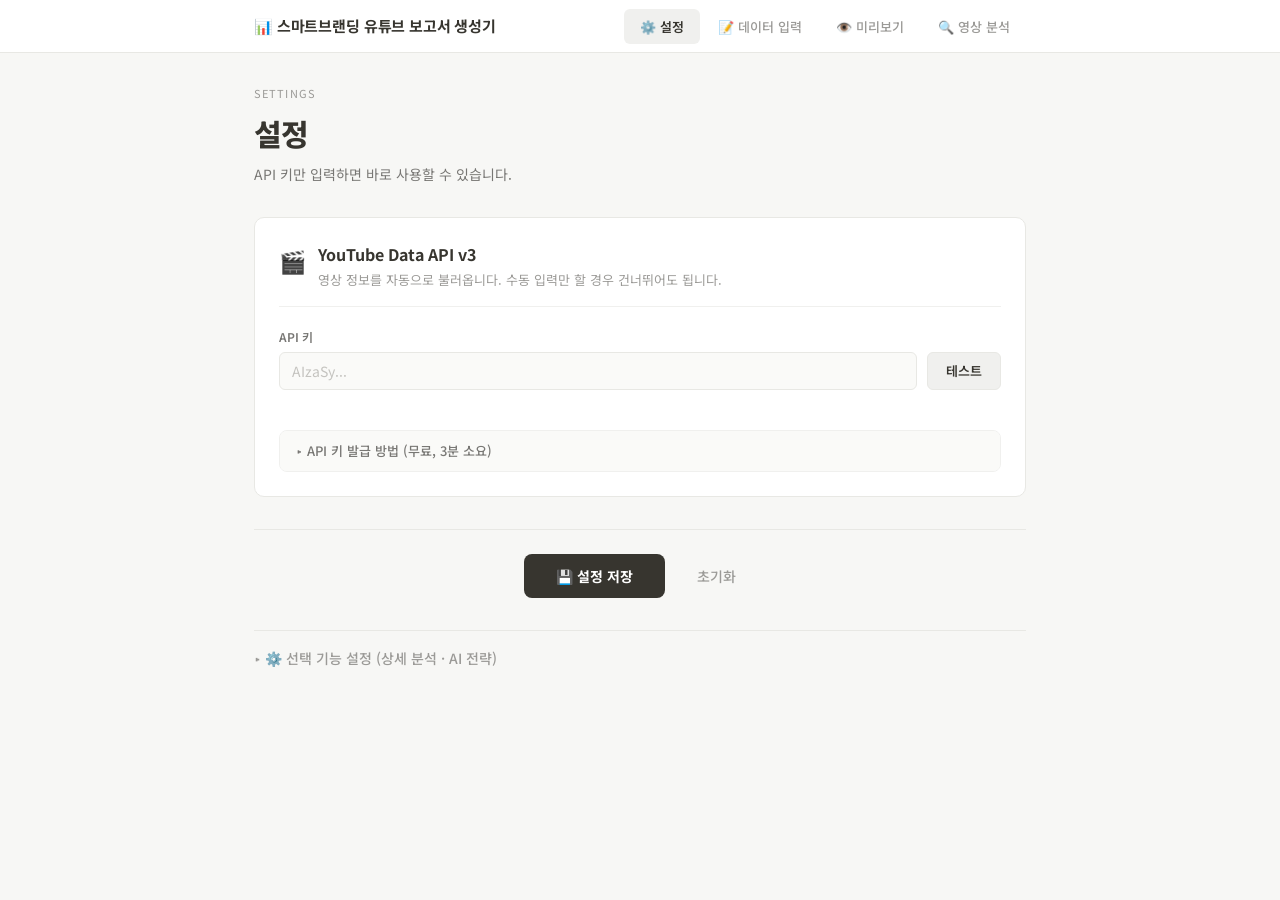
==== commit 1a9532ff: "Add files via upload" ====
--- a/index.html
+++ b/index.html
@@ -17,6 +17,7 @@
       <button class="tab-btn active" data-tab="settings">⚙️ 설정</button>
       <button class="tab-btn" data-tab="input">📝 데이터 입력</button>
       <button class="tab-btn" data-tab="preview">👁️ 미리보기</button>
+      <button class="tab-btn" data-tab="video-lookup">🔍 영상 분석</button>
     </div>
   </div>
 </nav>
@@ -334,6 +335,7 @@
           <div class="section-desc">이번 달과 지난 달 비교 (첫 보고 시 지난 달은 비워두세요)</div>
         </div>
       </div>
+      <div id="prev-month-notice" class="notice-box" style="display:none;margin-bottom:16px;"></div>
       <table class="stats-table">
         <thead>
           <tr><th>지표</th><th>이번 달</th><th>지난 달</th><th>변화</th></tr>
@@ -378,7 +380,7 @@
         <div class="form-group wide">
           <label>종합 코멘트</label>
           <textarea id="input-best-reason" rows="3" placeholder="직접 입력 예시: 이번 달은 숏폼 성과가 두드러졌으며, 특히 OO 주제가 높은 참여율을 보였습니다."></textarea>
-          <button class="btn-ai-subtle" id="btn-ai-comment" onclick="generateAIComment()">🤖 AI로 코멘트 + 종합의견 작성 (API 비용 발생)</button>
+          <button class="btn-ai-subtle" id="btn-ai-comment" onclick="generateAIComment()">🤖 AI로 작성 (API 비용 발생)</button>
         </div>
       </div>
     </div>
@@ -409,6 +411,7 @@
     <!-- 액션 버튼 -->
     <div class="action-bar">
       <button class="btn-primary" onclick="saveAndGenerate()">📋 보고서 생성</button>
+      <button class="btn-secondary" onclick="saveCurrentMonth()">💾 이번 달 저장만</button>
     </div>
 
   </div>
@@ -439,6 +442,38 @@
 
     <!-- 마크다운 원본 (토글) -->
     <div id="markdown-raw" class="output-box" style="display:none;margin-top:16px;"></div>
+  </div>
+</div>
+
+<!-- ═══════ VIDEO LOOKUP TAB ═══════ -->
+<div id="tab-video-lookup" class="tab-content">
+  <div class="container-wide">
+    <div class="page-header">
+      <div class="page-label">Video Lookup</div>
+      <h1>영상 분석</h1>
+      <p class="page-desc">유튜브 링크를 입력하면 채널명, 제목, 조회수, 설명, 고정 댓글을 불러옵니다.</p>
+    </div>
+
+    <!-- URL 입력 -->
+    <div class="section">
+      <div class="section-header">
+        <span class="section-icon">🔗</span>
+        <div>
+          <div class="section-title">유튜브 영상 링크</div>
+          <div class="section-desc">youtube.com/watch?v=, youtu.be/, Shorts 링크 모두 지원합니다.</div>
+        </div>
+      </div>
+      <div class="api-row">
+        <div class="form-group wide">
+          <input id="video-lookup-url" type="text" placeholder="링크 1개 또는 여러 개 (쉼표로 구분): https://youtu.be/xxx, https://youtu.be/yyy">
+        </div>
+        <button class="btn-primary" id="video-lookup-btn" onclick="lookupVideo()">불러오기</button>
+      </div>
+      <div id="video-lookup-status" class="api-status"></div>
+    </div>
+
+    <!-- 결과 영역 -->
+    <div id="video-lookup-result" style="display:none;"></div>
   </div>
 </div>
 
@@ -454,5 +489,6 @@
 <script src="analytics-api.js"></script>
 <script src="markdown.js"></script>
 <script src="ai-analysis.js"></script>
+<script src="video-lookup.js"></script>
 </body>
 </html>
--- a/style.css
+++ b/style.css
@@ -58,6 +58,12 @@
    ══════════════════════════════════ */
 .container {
   max-width: 820px;
+  margin: 0 auto;
+  padding: 32px 24px 100px;
+}
+
+.container-wide {
+  max-width: 1280px;
   margin: 0 auto;
   padding: 32px 24px 100px;
 }
@@ -1167,3 +1173,315 @@
     font-size: 7px;
   }
 }
+
+/* ══════════════════════════════════
+   VIDEO LOOKUP TAB
+   ══════════════════════════════════ */
+
+/* ── 단일 영상: 썸네일+정보 2열 ── */
+.vl-video-grid {
+  display: grid;
+  grid-template-columns: 280px 1fr;
+  gap: 20px;
+  align-items: start;
+}
+
+.vl-thumb-link {
+  display: block;
+  position: relative;
+  border-radius: 8px;
+  overflow: hidden;
+  text-decoration: none;
+  flex-shrink: 0;
+}
+.vl-thumbnail {
+  width: 100%;
+  aspect-ratio: 16/9;
+  object-fit: cover;
+  display: block;
+  background: #e8e8e4;
+}
+.vl-duration-badge {
+  position: absolute;
+  bottom: 6px;
+  right: 6px;
+  background: rgba(0,0,0,0.78);
+  color: #fff;
+  font-size: 12px;
+  font-weight: 600;
+  padding: 2px 6px;
+  border-radius: 4px;
+  letter-spacing: 0.02em;
+  pointer-events: none;
+}
+
+.vl-info { display: flex; flex-direction: column; gap: 6px; }
+
+.vl-title-row {
+  display: flex;
+  align-items: flex-start;
+  gap: 6px;
+}
+.vl-title {
+  font-size: 16px;
+  font-weight: 700;
+  color: #37352f;
+  line-height: 1.4;
+  text-decoration: none;
+  flex: 1;
+}
+.vl-title:hover { text-decoration: underline; }
+
+.vl-copy-icon {
+  background: none;
+  border: none;
+  cursor: pointer;
+  font-size: 14px;
+  padding: 2px 4px;
+  border-radius: 4px;
+  color: #9b9a97;
+  flex-shrink: 0;
+  line-height: 1;
+  transition: background 0.15s;
+}
+.vl-copy-icon:hover { background: #f0f0ee; }
+
+.vl-copy-btn {
+  background: none;
+  border: 1px solid #e8e8e4;
+  border-radius: 6px;
+  padding: 4px 10px;
+  font-size: 11px;
+  color: #787774;
+  cursor: pointer;
+  font-family: inherit;
+  transition: background 0.15s;
+  white-space: nowrap;
+}
+.vl-copy-btn:hover { background: #f0f0ee; }
+
+.vl-channel {
+  font-size: 13px;
+  font-weight: 600;
+  color: #6b6b6b;
+  text-decoration: none;
+}
+.vl-channel:hover { color: #37352f; text-decoration: underline; }
+.vl-date { font-size: 12px; color: #9b9a97; }
+
+.vl-stats { display: flex; flex-wrap: wrap; gap: 8px; margin-top: 4px; }
+.vl-stat {
+  background: #f7f7f5;
+  border: 1px solid #e8e8e4;
+  border-radius: 6px;
+  padding: 6px 12px;
+  text-align: center;
+  min-width: 70px;
+}
+.vl-stat-label { font-size: 11px; color: #9b9a97; margin-bottom: 2px; }
+.vl-stat-value { font-size: 15px; font-weight: 700; color: #37352f; }
+
+.vl-description {
+  font-size: 13px;
+  color: #37352f;
+  line-height: 1.7;
+  white-space: pre-wrap;
+  word-break: break-word;
+  max-height: 220px;
+  overflow: hidden;
+}
+.vl-expand-btn {
+  margin-top: 8px;
+  background: none;
+  border: 1px solid #e8e8e4;
+  border-radius: 6px;
+  padding: 5px 14px;
+  font-size: 12px;
+  color: #787774;
+  cursor: pointer;
+  font-family: inherit;
+  transition: background 0.15s;
+}
+.vl-expand-btn:hover { background: #f0f0ee; }
+
+.vl-pin-badge {
+  font-size: 11px;
+  background: #fff3cd;
+  color: #856404;
+  border-radius: 4px;
+  padding: 1px 6px;
+  font-weight: 600;
+}
+
+.vl-comments { display: flex; flex-direction: column; gap: 12px; }
+.vl-comment {
+  padding: 12px;
+  background: #f9f9f8;
+  border: 1px solid #e8e8e4;
+  border-radius: 8px;
+}
+.vl-comment-header {
+  display: flex;
+  align-items: center;
+  gap: 8px;
+  margin-bottom: 6px;
+}
+.vl-comment-avatar {
+  width: 28px; height: 28px;
+  border-radius: 50%;
+  object-fit: cover;
+  flex-shrink: 0;
+}
+.vl-comment-meta {
+  display: flex;
+  align-items: center;
+  gap: 6px;
+  flex: 1;
+  flex-wrap: wrap;
+}
+.vl-comment-author { font-size: 12px; font-weight: 600; color: #37352f; }
+.vl-comment-date { font-size: 11px; color: #9b9a97; }
+.vl-comment-likes { font-size: 12px; color: #787774; margin-left: auto; white-space: nowrap; }
+.vl-comment-text { font-size: 13px; color: #37352f; line-height: 1.6; word-break: break-word; }
+
+/* ── 다중 영상: 4열 그리드 ── */
+.vl-grid {
+  display: grid;
+  grid-template-columns: repeat(4, 1fr);
+  gap: 12px;
+}
+
+.vl-card {
+  background: #fff;
+  border: 1px solid #e8e8e4;
+  border-radius: 10px;
+  overflow: hidden;
+  display: flex;
+  flex-direction: column;
+}
+
+.vlc-thumb-link {
+  display: block;
+  position: relative;
+  text-decoration: none;
+  flex-shrink: 0;
+}
+.vlc-thumbnail {
+  width: 100%;
+  aspect-ratio: 16/9;
+  object-fit: cover;
+  display: block;
+  background: #e8e8e4;
+}
+
+.vlc-body {
+  padding: 10px;
+  display: flex;
+  flex-direction: column;
+  gap: 6px;
+  flex: 1;
+}
+
+.vlc-title-row {
+  display: flex;
+  align-items: flex-start;
+  gap: 4px;
+}
+.vlc-title {
+  font-size: 12px;
+  font-weight: 700;
+  color: #37352f;
+  line-height: 1.4;
+  text-decoration: none;
+  flex: 1;
+  display: -webkit-box;
+  -webkit-line-clamp: 2;
+  -webkit-box-orient: vertical;
+  overflow: hidden;
+}
+.vlc-title:hover { text-decoration: underline; }
+
+.vlc-meta {
+  display: flex;
+  flex-direction: column;
+  gap: 1px;
+}
+.vlc-channel {
+  font-size: 11px;
+  font-weight: 600;
+  color: #787774;
+  white-space: nowrap;
+  overflow: hidden;
+  text-overflow: ellipsis;
+}
+.vlc-date { font-size: 10px; color: #9b9a97; }
+
+.vlc-stats {
+  display: flex;
+  gap: 6px;
+  flex-wrap: wrap;
+}
+.vlc-stat {
+  font-size: 11px;
+  color: #525048;
+  background: #f7f7f5;
+  border: 1px solid #e8e8e4;
+  border-radius: 4px;
+  padding: 2px 6px;
+  white-space: nowrap;
+}
+
+.vlc-desc-wrap { display: flex; flex-direction: column; gap: 4px; }
+.vlc-desc-text {
+  font-size: 11px;
+  color: #787774;
+  line-height: 1.5;
+  display: -webkit-box;
+  -webkit-line-clamp: 3;
+  -webkit-box-orient: vertical;
+  overflow: hidden;
+  word-break: break-word;
+}
+.vlc-copy-desc {
+  align-self: flex-start;
+  font-size: 10px;
+  padding: 3px 8px;
+}
+
+.vlc-comment-wrap {
+  border-top: 1px solid #f0f0ee;
+  padding-top: 6px;
+  margin-top: auto;
+}
+.vlc-comment { display: flex; flex-direction: column; gap: 3px; }
+.vlc-comment-meta {
+  display: flex;
+  align-items: center;
+  gap: 4px;
+}
+.vlc-comment-avatar {
+  width: 16px; height: 16px;
+  border-radius: 50%;
+  object-fit: cover;
+  flex-shrink: 0;
+}
+.vlc-comment-author { font-size: 10px; font-weight: 600; color: #525048; }
+.vlc-comment-text {
+  font-size: 11px;
+  color: #787774;
+  line-height: 1.4;
+  display: -webkit-box;
+  -webkit-line-clamp: 2;
+  -webkit-box-orient: vertical;
+  overflow: hidden;
+  word-break: break-word;
+}
+
+/* ── 반응형 ── */
+@media (max-width: 700px) {
+  .vl-grid { grid-template-columns: repeat(2, 1fr); }
+  .vl-video-grid { grid-template-columns: 1fr; }
+}
+@media (max-width: 420px) {
+  .vl-grid { grid-template-columns: 1fr; }
+}
